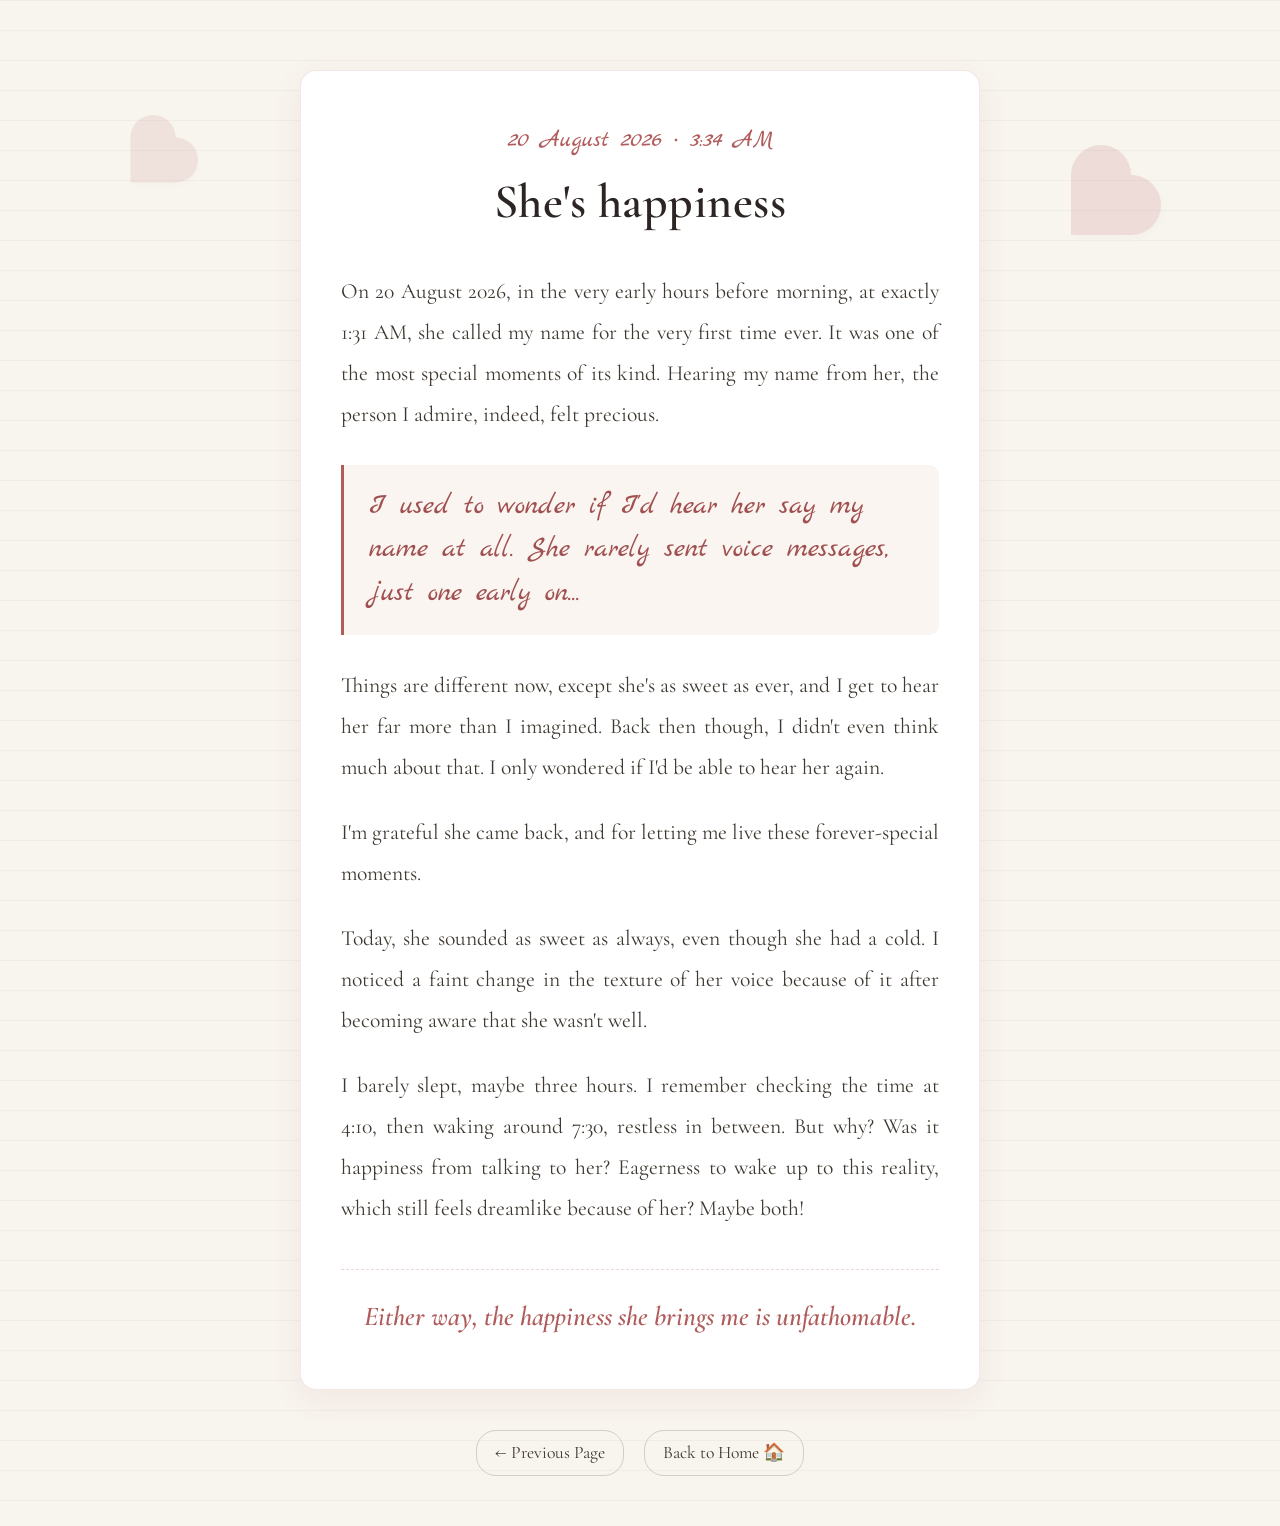
==== 20-aug-2026.html @ 52655a0b "20-aug-2026" ====
<!DOCTYPE html>
<html lang="en">
<head>
    <meta charset="UTF-8">
    <meta name="viewport" content="width=device-width, initial-scale=1.0">
    <title>She's happiness - Chapter V ♥</title>
    
    <link rel="preconnect" href="https://fonts.googleapis.com">
    <link rel="preconnect" href="https://fonts.gstatic.com" crossorigin>
    <link href="https://fonts.googleapis.com/css2?family=Cormorant+Garamond:ital,wght@0,400;0,600;1,400;1,600&family=Marck+Script&display=swap" rel="stylesheet">
    <link rel="stylesheet" href="style.css">

    <style>
        .unique-story-page {
            font-family: 'Cormorant Garamond', serif;
            background-color: #f8f4ee;
            min-height: 100vh;
            display: flex;
            flex-direction: column;
            align-items: center;
            padding: 50px 20px;
        }

        .story-card {
            background: #ffffff;
            max-width: 680px;
            width: 100%;
            padding: 50px 40px;
            border-radius: 16px;
            box-shadow: 0 10px 30px rgba(176, 92, 92, 0.08);
            border: 1px solid rgba(176, 92, 92, 0.15);
            position: relative;
            margin-top: 20px;
        }

        .story-date-badge {
            font-family: 'Marck Script', cursive;
            font-size: 1.5rem;
            color: var(--accent-red);
            text-align: center;
            margin-bottom: 5px;
        }

        .story-title {
            font-family: 'Cormorant Garamond', serif;
            font-size: 3rem;
            font-weight: 600;
            text-align: center;
            color: #2c2523;
            margin-bottom: 30px;
            letter-spacing: 0.5px;
        }

        .story-p {
            font-size: 1.35rem;
            line-height: 1.9;
            color: #3e3830;
            margin-bottom: 24px;
            text-align: justify;
        }

        .special-time-card {
            background-color: #faf5f0;
            border-left: 3px solid var(--accent-red);
            padding: 20px 25px;
            border-radius: 0 10px 10px 0;
            margin: 30px 0;
        }

        .special-time-card p {
            font-family: 'Marck Script', cursive;
            font-size: 1.8rem;
            color: #a05050;
            margin: 0;
            line-height: 1.5;
        }

        .closing-quote {
            font-family: 'Cormorant Garamond', serif;
            font-style: italic;
            font-weight: 600;
            font-size: 1.7rem;
            text-align: center;
            color: var(--accent-red);
            margin-top: 40px;
            padding-top: 25px;
            border-top: 1px dashed rgba(176, 92, 92, 0.25);
        }

        .nav-footer-links {
            display: flex;
            gap: 20px;
            justify-content: center;
            align-items: center;
            margin-top: 40px;
            flex-wrap: wrap;
        }

        .nav-btn {
            font-family: 'Cormorant Garamond', serif;
            font-size: 1.1rem;
            text-decoration: none;
            color: var(--text-dark);
            padding: 8px 18px;
            border-radius: 20px;
            border: 1px solid rgba(62, 56, 48, 0.2);
            transition: all 0.3s ease;
        }

        .nav-btn:hover {
            border-color: var(--accent-red);
            color: var(--accent-red);
            background: rgba(176, 92, 92, 0.05);
        }

        @media (max-width: 600px) {
            .story-card {
                padding: 30px 20px;
            }
            .story-title {
                font-size: 2.3rem;
            }
            .story-p {
                font-size: 1.2rem;
            }
            .special-time-card p {
                font-size: 1.5rem;
            }
        }
    </style>
</head>
<body class="unique-story-page">

    <div class="paper-heart heart-1"></div>
    <div class="paper-heart heart-3"></div>

    <article class="story-card">
        <div class="story-date-badge">20 August 2026 • 3:34 AM</div>
        <h1 class="story-title">She's happiness</h1>

        <p class="story-p">
            On 20 August 2026, in the very early hours before morning, at exactly 1:31 AM, she called my name for the very first time ever. It was one of the most special moments of its kind. Hearing my name from her, the person I admire, indeed, felt precious.
        </p>

        <div class="special-time-card">
            <p>
                I used to wonder if I'd hear her say my name at all. She rarely sent voice messages, just one early on...
            </p>
        </div>

        <p class="story-p">
            Things are different now, except she's as sweet as ever, and I get to hear her far more than I imagined. Back then though, I didn't even think much about that. I only wondered if I'd be able to hear her again.
        </p>

        <p class="story-p">
            I'm grateful she came back, and for letting me live these forever-special moments.
        </p>

        <p class="story-p">
            Today, she sounded as sweet as always, even though she had a cold. I noticed a faint change in the texture of her voice because of it after becoming aware that she wasn't well.
        </p>

        <p class="story-p">
            I barely slept, maybe three hours. I remember checking the time at 4:10, then waking around 7:30, restless in between. But why? Was it happiness from talking to her? Eagerness to wake up to this reality, which still feels dreamlike because of her? Maybe both!
        </p>

        <div class="closing-quote">
            Either way, the happiness she brings me is unfathomable.
        </div>
    </article>

    <nav class="nav-footer-links">
        <a href="a-sweet-confession.html" class="nav-btn">← Previous Page</a>
        <a href="index.html" class="nav-btn">Back to Home 🏠</a>
    </nav>

    <script>
        document.addEventListener("DOMContentLoaded", () => {
            function createPetal() {
                const petal = document.createElement("div");
                petal.innerHTML = "🌸";
                petal.style.position = "fixed";
                petal.style.top = "-20px";
                petal.style.left = Math.random() * 100 + "vw";
                petal.style.fontSize = Math.random() * 10 + 12 + "px";
                petal.style.opacity = Math.random() * 0.5 + 0.3;
                petal.style.pointerEvents = "none";
                petal.style.zIndex = "9999";
                document.body.appendChild(petal);

                setTimeout(() => { petal.remove(); }, 7000);
            }
            setInterval(createPetal, 3000);
        });
    </script>
</body>
</html>
---- style.css ----
/* Color Palette & Base Reset */
:root {
    --bg-color: #f6f2eb;      /* Soft warm cream */
    --paper-color: #fbf9f6;   /* Inside paper color */
    --text-dark: #3e3830;     /* Soft dark brown charcoal */
    --accent-red: #b05c5c;    /* Soft dusty rose */
    --tape-color: rgba(228, 212, 179, 0.45); /* Semi-transparent washi tape */
    --primary-font: 'Plus Jakarta Sans', sans-serif;
    --cursive-font: 'Caveat', cursive;
    --heading-font: 'Playfair Display', serif;
}

* {
    margin: 0;
    padding: 0;
    box-sizing: border-box;
}

body {
    background-color: var(--bg-color);
    color: var(--text-dark);
    font-family: var(--primary-font);
    /* Subtle horizontal notebook lines background */
    background-image: linear-gradient(rgba(0, 0, 0, 0.03) 1px, transparent 1px);
    background-size: 100% 30px;
    line-height: 1.6;
    overflow-x: hidden;
}

/* Journal Cover */
.journal-cover {
    display: flex;
    flex-direction: column;
    justify-content: center;
    align-items: center;
    height: 100vh;
    text-align: center;
    padding: 20px;
    position: relative;
    background-color: #efeae0;
    border-bottom: 2px dashed #dcd5c9;
}

.cursive-title {
    font-family: var(--cursive-font);
    font-size: 4rem;
    color: var(--accent-red);
    margin-bottom: 10px;
}

.subtitle {
    font-family: var(--heading-font);
    font-size: 1.2rem;
    font-style: italic;
    max-width: 500px;
}

.scroll-down {
    margin-top: 40px;
    font-size: 0.9rem;
    letter-spacing: 2px;
    text-transform: uppercase;
    opacity: 0.6;
    animation: bounce 2s infinite;
}

/* Washi Tape Effect */
.tape {
    position: absolute;
    width: 120px;
    height: 35px;
    background-color: var(--tape-color);
    box-shadow: 0 1px 3px rgba(0,0,0,0.05);
}
.top-tape {
    top: 30px;
    transform: rotate(-3deg);
}

/* Scrapbook Page Layout */
.scrapbook-page {
    max-width: 800px;
    margin: 0 auto;
    padding: 60px 20px;
}

/* Journal Entry text block */
.journal-entry {
    background: var(--paper-color);
    padding: 30px;
    border-radius: 8px;
    box-shadow: 0 4px 15px rgba(0,0,0,0.04);
    margin-bottom: 50px;
    border: 1px solid #efeae0;
    position: relative;
}

.date {
    font-family: var(--cursive-font);
    font-size: 1.4rem;
    color: var(--accent-red);
    display: block;
    margin-bottom: 10px;
}

.entry-text {
    font-size: 1.1rem;
    line-height: 1.8;
}

/* Section Headings */
.section-title {
    font-family: var(--heading-font);
    text-align: center;
    margin-bottom: 40px;
    font-size: 2rem;
    position: relative;
}

/* Polaroid Grid & Items */
.gallery-grid {
    display: grid;
    grid-template-columns: repeat(auto-fit, minmax(220px, 1fr));
    gap: 30px;
    margin-bottom: 60px;
}

.polaroid {
    background: #fff;
    padding: 15px 15px 35px 15px;
    box-shadow: 0 8px 16px rgba(0,0,0,0.08);
    border: 1px solid #eaeaea;
    transition: transform 0.4s ease, box-shadow 0.4s ease;
    cursor: pointer;
    position: relative;
}

/* Rotating polaroids to look scattered */
.rotate-left { transform: rotate(-4deg); }
.rotate-right { transform: rotate(5deg); }
.rotate-left-slight { transform: rotate(-2deg); }

.polaroid:hover {
    transform: rotate(0deg) scale(1.05);
    box-shadow: 0 12px 24px rgba(0,0,0,0.15);
    z-index: 10;
}

.photo-container {
    width: 100%;
    aspect-ratio: 1; /* Makes it a square */
    overflow: hidden;
    background: #e0e0e0;
}

.photo-container img {
    width: 100%;
    height: 100%;
    object-fit: cover;
}

.caption {
    font-family: var(--cursive-font);
    font-size: 1.5rem;
    text-align: center;
    margin-top: 15px;
    color: #555;
}

.tape-piece {
    position: absolute;
    top: -15px;
    left: 30%;
    width: 70px;
    height: 25px;
    background: rgba(228, 212, 179, 0.6);
    transform: rotate(-10deg);
}

/* Lined Paper Section */
.lined-paper {
    background: #fff;
    border-left: 20px solid #efeae0; /* Notebook edge margin */
    padding: 30px;
    box-shadow: 0 4px 15px rgba(0,0,0,0.04);
    background-image: linear-gradient(#b4d5e7 1px, transparent 1px); /* Pale blue lines */
    background-size: 100% 35px;
    margin-bottom: 60px;
}

.paper-header {
    font-family: var(--heading-font);
    margin-bottom: 25px;
    color: var(--accent-red);
}

.love-list {
    list-style: none;
    padding-left: 10px;
}

.love-list li {
    font-family: var(--cursive-font);
    font-size: 1.6rem;
    line-height: 35px; /* Aligns list items roughly with the background lines */
    margin-bottom: 0px;
}

/* Interactive Envelope Styling */
.envelope-section {
    text-align: center;
    margin-bottom: 80px;
}

.tap-hint {
    font-size: 0.9rem;
    opacity: 0.6;
    margin-bottom: 20px;
}

.envelope-wrapper {
    position: relative;
    width: 280px;
    height: 180px;
    background-color: #e5dec9;
    margin: 40px auto;
    border-radius: 4px;
    cursor: pointer;
    box-shadow: 0 8px 16px rgba(0,0,0,0.1);
    pointer-events: auto; 
    touch-action: manipulation; /* removes double-tap delay on mobile */
    -webkit-tap-highlight-color: transparent; /* Removes the tap flash on iOS */
}

.envelope {
    position: relative;
    width: 100%;
    height: 100%;
}

.envelope .flap {
    position: absolute;
    top: 0;
    left: 0;
    width: 0;
    height: 0;
    border-left: 140px solid transparent;
    border-right: 140px solid transparent;
    border-top: 90px solid #d4cca6;
    transform-origin: top;
    transition: transform 0.4s ease 0.4s, z-index 0.2s ease 0.4s;
    z-index: 3;
}

.envelope .pocket {
    position: absolute;
    bottom: 0;
    left: 0;
    width: 0;
    height: 0;
    border-left: 140px solid #e1d8b6;
    border-right: 140px solid #e1d8b6;
    border-bottom: 90px solid #dcd3b0;
    border-radius: 0 0 4px 4px;
    z-index: 2;
}

.letter {
    position: absolute;
    bottom: 5px;
    left: 10px;
    width: 260px;
    height: 160px;
    background: #fff;
    padding: 15px;
    border-radius: 4px;
    box-shadow: 0 2px 5px rgba(0,0,0,0.1);
    transition: transform 0.4s ease, z-index 0s ease 0.4s;
    z-index: 1;
    overflow: hidden;
}

.letter-content {
    font-size: 0.8rem;
    text-align: left;
}

.letter-content .cursive-title {
    font-size: 1.4rem;
    margin-bottom: 5px;
}

.letter-content p {
    font-family: var(--primary-font);
    line-height: 1.4;
    margin-bottom: 8px;
    color: #555;
}

.signature {
    font-family: var(--cursive-font) !important;
    font-size: 1.2rem !important;
    text-align: right;
    color: var(--accent-red) !important;
}

/* Opened Envelope State */
.envelope-wrapper.open .flap {
    transform: rotateX(180deg);
    z-index: 1;
    transition: transform 0.4s ease, z-index 0.2s ease;
}

.envelope-wrapper.open .letter {
    transform: translateY(-120px); /* Lift it slightly higher so it clears the pocket */
    z-index: 4;
    height: auto; 
    max-height: 400px; /* Gives it a limit but allows scrolling if text is long */
    overflow-y: auto;  /* Lets Malaika scroll the letter text on her phone if needed */
    min-height: 220px;
    box-shadow: 0 10px 20px rgba(0,0,0,0.15);
    transition: transform 0.4s ease 0.4s, z-index 0s ease 0.4s;
}

/* Footer styling */
.journal-footer {
    text-align: center;
    padding: 40px;
    background-color: #efeae0;
    border-top: 1px dashed #dcd5c9;
}

.cursive-text {
    font-family: var(--cursive-font);
    font-size: 1.4rem;
    color: #777;
}

/* Simple Animations */
@keyframes bounce {
    0%, 20%, 50%, 80%, 100% { transform: translateY(0); }
    40% { transform: translateY(-8px); }
    60% { transform: translateY(-4px); }
}

@media (max-width: 600px) {
    .cursive-title { font-size: 3rem; }
    .lined-paper { padding: 15px; border-left: 10px solid #efeae0; }
    .love-list li { font-size: 1.3rem; }
}

.custom-heart {
    color: var(--accent-red); /* Automatically uses your exact dusty rose color! */
    font-size: 1.2rem;
    display: inline-block;
    vertical-align: middle;
}

/* --- Scattered & Floating Paper Heart Design --- */

/* Base setup for the flat-cut paper heart shape */
.paper-heart {
    position: absolute;
    width: 50px;
    height: 50px;
    background-color: var(--accent-red);
    transform: rotate(-45deg);
    filter: drop-shadow(2px 4px 3px rgba(0, 0, 0, 0.1));
    pointer-events: none;
    z-index: 1;
    /* Base animation setup */
    animation-iteration-count: infinite;
    animation-timing-function: ease-in-out;
}

/* Creating the rounded lobes of the heart */
.paper-heart::before,
.paper-heart::after {
    content: "";
    position: absolute;
    width: 50px;
    height: 50px;
    background-color: var(--accent-red);
    border-radius: 50%;
}

.paper-heart::before { top: -25px; left: 0; }
.paper-heart::after { left: 25px; top: 0; }

/* --- Individual Heart Positions, Sizes, and Specific Animations --- */

/* Top Left - Slow, gentle sway */
.heart-1 {
    top: 15%;
    left: 10%;
    opacity: 0.12;
    transform: scale(0.9);
    animation: float-sway-left 7s infinite ease-in-out;
}

/* Mid Left - Faster, bouncy float */
.heart-2 {
    top: 55%;
    left: 18%;
    opacity: 0.08;
    transform: scale(0.6);
    animation: float-up-down 5s infinite ease-in-out;
}

/* Top Right - Large, slow drifting */
.heart-3 {
    top: 20%;
    right: 12%;
    opacity: 0.15;
    transform: scale(1.2);
    animation: float-sway-right 9s infinite ease-in-out;
}

/* Mid Right - Relaxed float */
.heart-4 {
    bottom: 35%;
    right: 8%;
    opacity: 0.1;
    transform: scale(0.8);
    animation: float-up-down 6.5s infinite ease-in-out;
}

/* Bottom Center-Left - Tiny subtle accent */
.heart-5 {
    bottom: 18%;
    left: 40%;
    opacity: 0.07;
    transform: scale(0.5);
    animation: float-sway-left 8s infinite ease-in-out;
}

/* --- Floating Animation Keyframes --- */

/* 1. Gentle Up and Down drifting */
@keyframes float-up-down {
    0%, 100% { transform: translateY(0) rotate(-45deg); }
    50% { transform: translateY(-15px) rotate(-42deg); }
}

/* 2. Left side swaying & rotating slightly */
@keyframes float-sway-left {
    0%, 100% { transform: translate(0, 0) rotate(-35deg); }
    50% { transform: translate(-10px, -20px) rotate(-40deg); }
}

/* 3. Right side swaying & rotating slightly */
@keyframes float-sway-right {
    0%, 100% { transform: translate(0, 0) rotate(-55deg); }
    50% { transform: translate(10px, -15px) rotate(-50deg); }
}

/* Keep header elements perfectly layered on top */
.cursive-title, .subtitle, .scroll-down {
    position: relative;
    z-index: 2;
}

/* ==========================================================================
   ARTICLE PAGE SPECIFIC STYLES ("Taareefein thodi khul ke..")
   ========================================================================== */

.article-page {
    background-color: var(--bg-color);
    display: flex;
    flex-direction: column;
    align-items: center;
    position: relative;
    width: 100%;
}

/* Repositioning the hearts specifically for the article page so they don't get buried */
.article-page .heart-1 {
    top: 80px;
    left: 8%;
}

.article-page .heart-3 {
    top: 140px;
    right: 8%;
}

.article-header {
    text-align: center;
    padding: 90px 20px 30px 20px;
    max-width: 800px;
    z-index: 2;
}

.main-heading {
    font-family: var(--heading-font);
    font-size: 3.2rem;
    color: var(--accent-red);
    font-weight: 700;
    margin-bottom: 12px;
}

.article-subtitle {
    font-family: var(--primary-font);
    font-size: 1.1rem;
    font-style: italic;
    opacity: 0.75;
    color: var(--text-dark);
}

.header-divider {
    width: 80px;
    height: 1.5px;
    background-color: var(--accent-red);
    margin: 25px auto 0 auto;
    opacity: 0.4;
}

.article-wrapper {
    max-width: 660px; /* Slightly compact for maximum readability focus */
    padding: 0 25px;
    margin-bottom: 60px;
    z-index: 2;
}

/* Elegant Editorial Paragraphs */
.paragraph.editorial {
    font-family: var(--primary-font);
    font-size: 1.15rem;
    line-height: 1.95;
    color: var(--text-dark);
    margin-bottom: 32px;
    text-align: justify;
}

/* Dropcap for the opening letter */
.dropcap::first-letter {
    font-family: var(--heading-font);
    font-size: 4rem;
    float: left;
    margin-right: 12px;
    line-height: 0.85;
    color: var(--accent-red);
    font-weight: 800;
    margin-top: 4px;
}

/* Dynamic Callout Styling for Key Phrases */
.highlight-phrase {
    font-family: var(--heading-font);
    font-style: italic;
    font-size: 1.65rem;
    color: var(--accent-red);
    text-align: center;
    margin: 45px auto;
    max-width: 90%;
    line-height: 1.45;
    border-top: 1px dashed rgba(176, 92, 92, 0.25);
    border-bottom: 1px dashed rgba(176, 92, 92, 0.25);
    padding: 24px 10px;
}

/* Handwritten Scrapbook Breakdown Paragraphs */
.handwritten-block {
    font-family: var(--cursive-font);
    font-size: 1.9rem;
    line-height: 1.4;
    color: #4b453d;
    background-color: rgba(251, 249, 246, 0.65);
    padding: 25px 30px;
    border-left: 3px solid var(--accent-red);
    margin: 35px 0;
    border-radius: 0 12px 12px 0;
    box-shadow: 2px 4px 10px rgba(0, 0, 0, 0.02);
}

/* Section Break for Looks Breakdown */
.looks-section-break {
    text-align: center;
    margin: 60px 0 40px 0;
}

.small-tag {
    font-family: var(--primary-font);
    font-size: 0.75rem;
    text-transform: uppercase;
    letter-spacing: 2px;
    opacity: 0.5;
    display: block;
    margin-bottom: 10px;
}

.sub-heading {
    font-family: var(--heading-font);
    font-size: 2rem;
    color: var(--accent-red);
    margin-bottom: 8px;
}

.sigh-text {
    font-family: var(--cursive-font);
    font-size: 1.7rem;
    color: #61584c;
}

/* The Final Question Styling */
.final-question {
    font-family: var(--cursive-font);
    font-size: 2.2rem;
    text-align: center;
    color: var(--accent-red);
    margin-top: 50px;
    font-weight: 600;
    animation: pulse-light 3s infinite ease-in-out;
}

/* Back Button Style */
.article-footer {
    padding-bottom: 80px;
    z-index: 2;
}

.back-home-btn {
    font-family: var(--primary-font);
    text-decoration: none;
    color: var(--text-dark);
    font-size: 0.9rem;
    letter-spacing: 1px;
    opacity: 0.5;
    transition: opacity 0.3s ease, color 0.3s ease;
}

.back-home-btn:hover {
    opacity: 1;
    color: var(--accent-red);
}

/* Responsive fixes */
@media (max-width: 600px) {
    .main-heading { font-size: 2.4rem; }
    .sub-heading { font-size: 1.6rem; }
    .paragraph.editorial { text-align: left; font-size: 1.1rem; }
    .highlight-phrase { font-size: 1.35rem; }
    .handwritten-block { font-size: 1.6rem; padding: 20px; }
}

.article-page .heart-1 {
        left: 13%;
    }
    .article-page .heart-3 {
        right: 13%;
    }

@keyframes pulse-light {
    0%, 100% { opacity: 0.9; transform: scale(1); }
    50% { opacity: 1; transform: scale(1.02); }
}

/* Styling for the new article link button in the footer */
.journal-footer {
    display: flex;
    flex-direction: column;
    align-items: center;
    gap: 15px; /* Adds space between the text and the button */
}

.read-more-btn {
    display: inline-block;
    font-family: var(--primary-font);
    font-size: 0.95rem;
    color: #fff;
    background-color: var(--accent-red);
    text-decoration: none;
    padding: 10px 22px;
    border-radius: 20px;
    box-shadow: 0 4px 10px rgba(176, 92, 92, 0.2);
    transition: transform 0.3s ease, box-shadow 0.3s ease, background-color 0.3s ease;
}

.read-more-btn:hover {
    transform: translateY(-2px);
    box-shadow: 0 6px 15px rgba(176, 92, 92, 0.35);
    background-color: #a05050; /* Slightly deeper rose on hover */
}

.read-more-btn:active {
    transform: translateY(0);
}

.footer-nav-stacked {
  display: flex;
  flex-direction: column;
  align-items: center;
  gap: 16px; /* Buttons ke beech proper distance */
  margin-top: 30px;
  width: 100%;
}

.footer-nav-stacked a {
  display: inline-block;
  text-align: center;
  width: auto;
  min-width: 220px; /* Uniform button width */
}
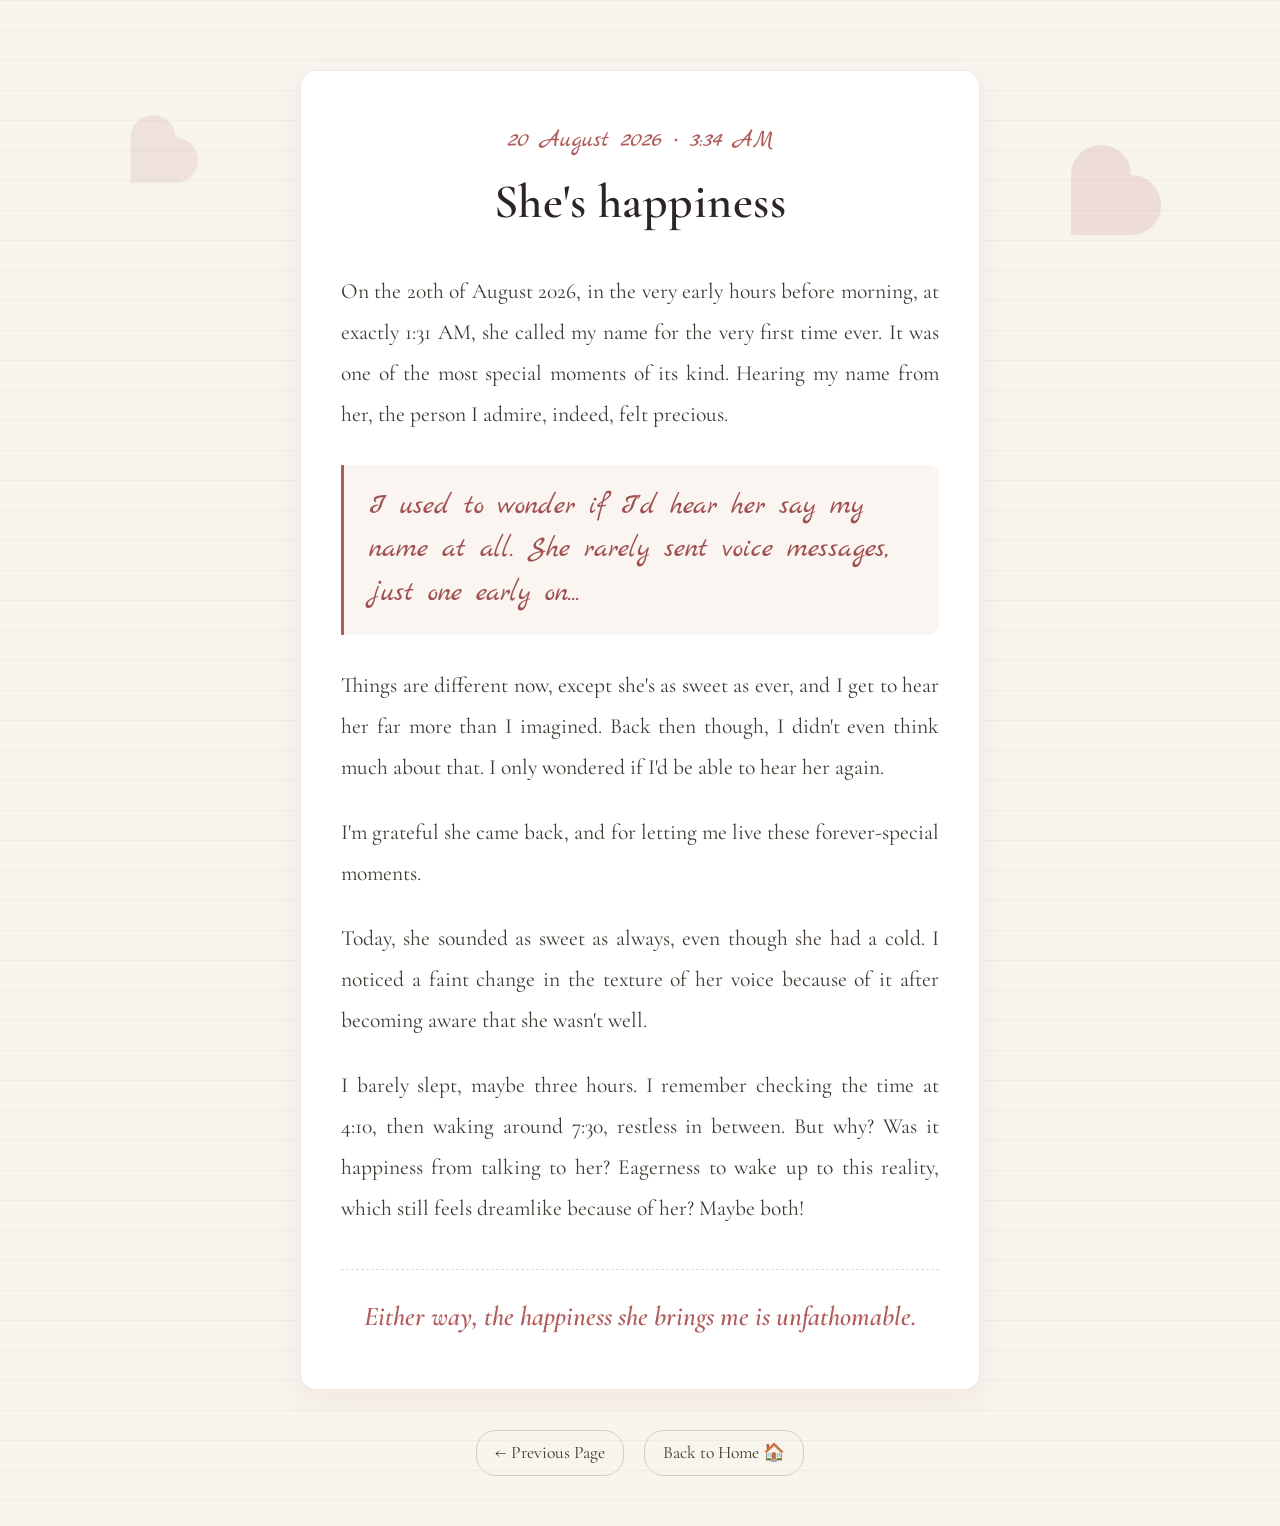
==== commit 24a188ba: "20-aug-2026 edited" ====
--- a/20-aug-2026.html
+++ b/20-aug-2026.html
@@ -139,7 +139,7 @@
         <h1 class="story-title">She's happiness</h1>
 
         <p class="story-p">
-            On 20 August 2026, in the very early hours before morning, at exactly 1:31 AM, she called my name for the very first time ever. It was one of the most special moments of its kind. Hearing my name from her, the person I admire, indeed, felt precious.
+            On the 20th of August 2026, in the very early hours before morning, at exactly 1:31 AM, she called my name for the very first time ever. It was one of the most special moments of its kind. Hearing my name from her, the person I admire, indeed, felt precious.
         </p>
 
         <div class="special-time-card">
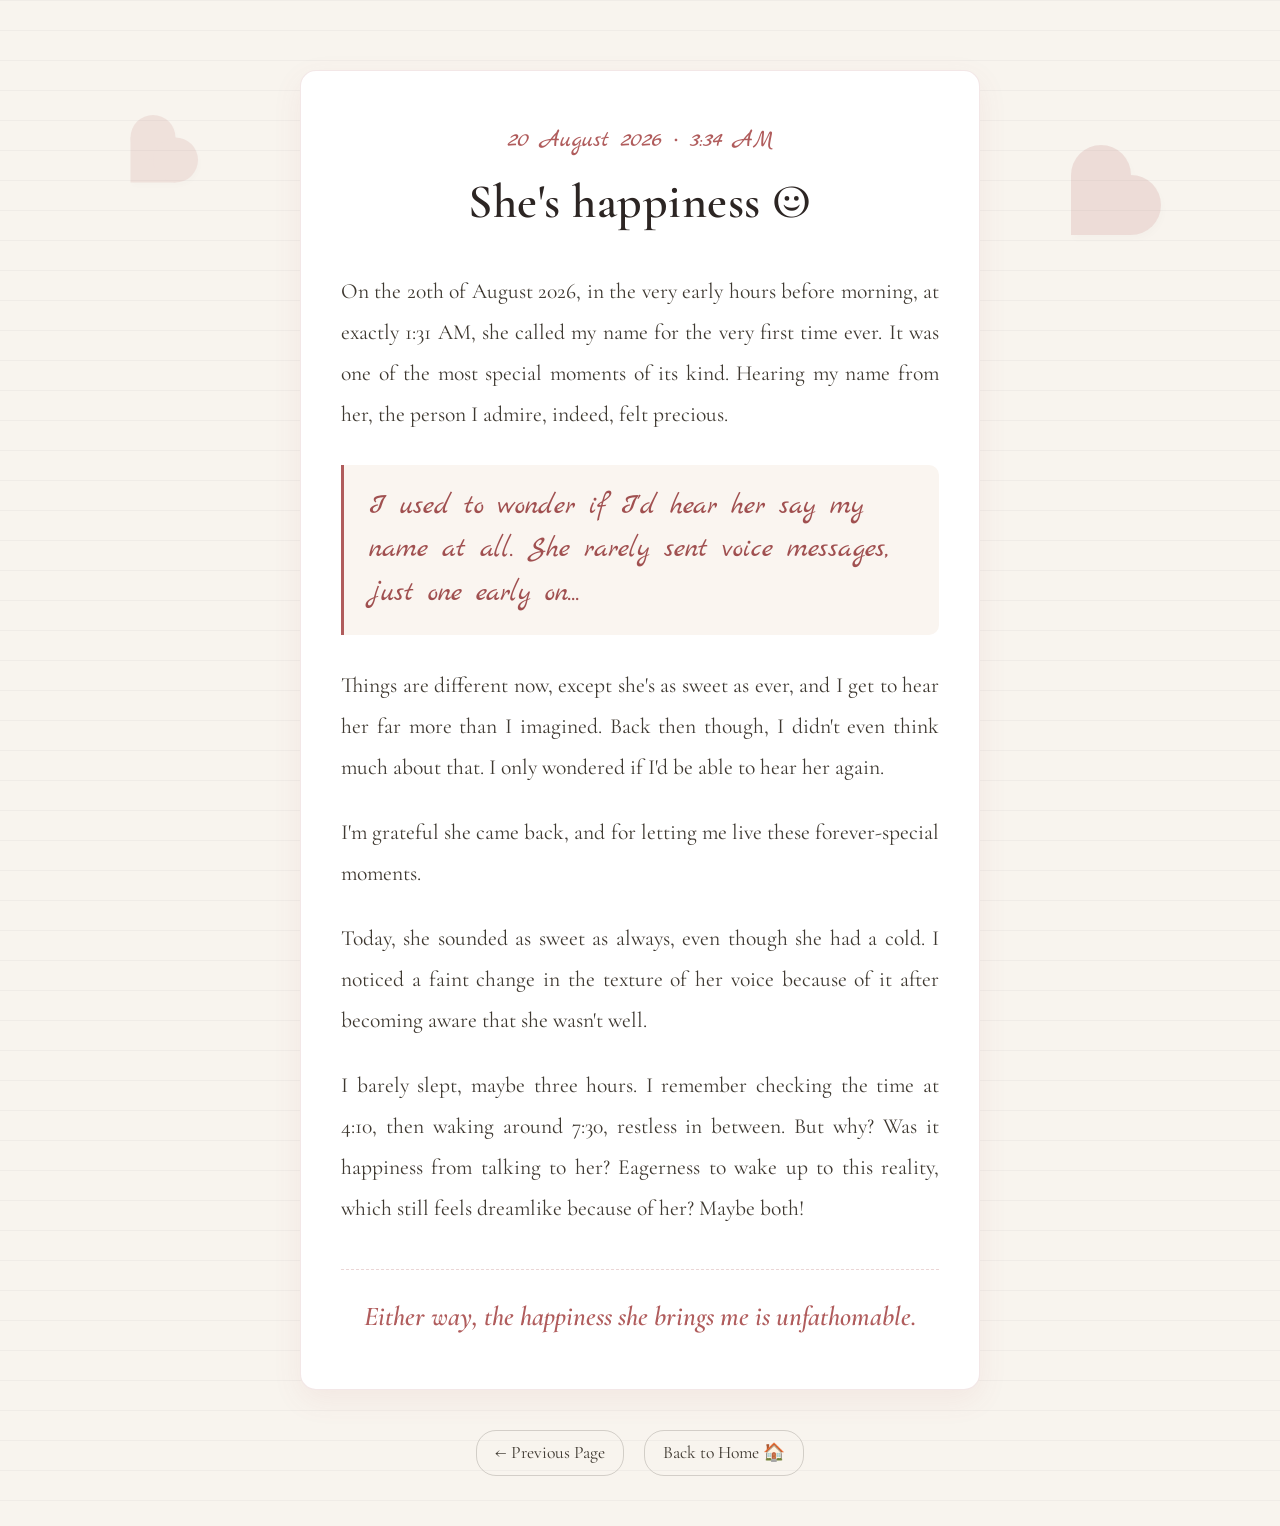
==== commit e6c0cd7c: "smiley added" ====
--- a/20-aug-2026.html
+++ b/20-aug-2026.html
@@ -136,7 +136,7 @@
 
     <article class="story-card">
         <div class="story-date-badge">20 August 2026 • 3:34 AM</div>
-        <h1 class="story-title">She's happiness</h1>
+        <h1 class="story-title">She's happiness ☺</h1>
 
         <p class="story-p">
             On the 20th of August 2026, in the very early hours before morning, at exactly 1:31 AM, she called my name for the very first time ever. It was one of the most special moments of its kind. Hearing my name from her, the person I admire, indeed, felt precious.
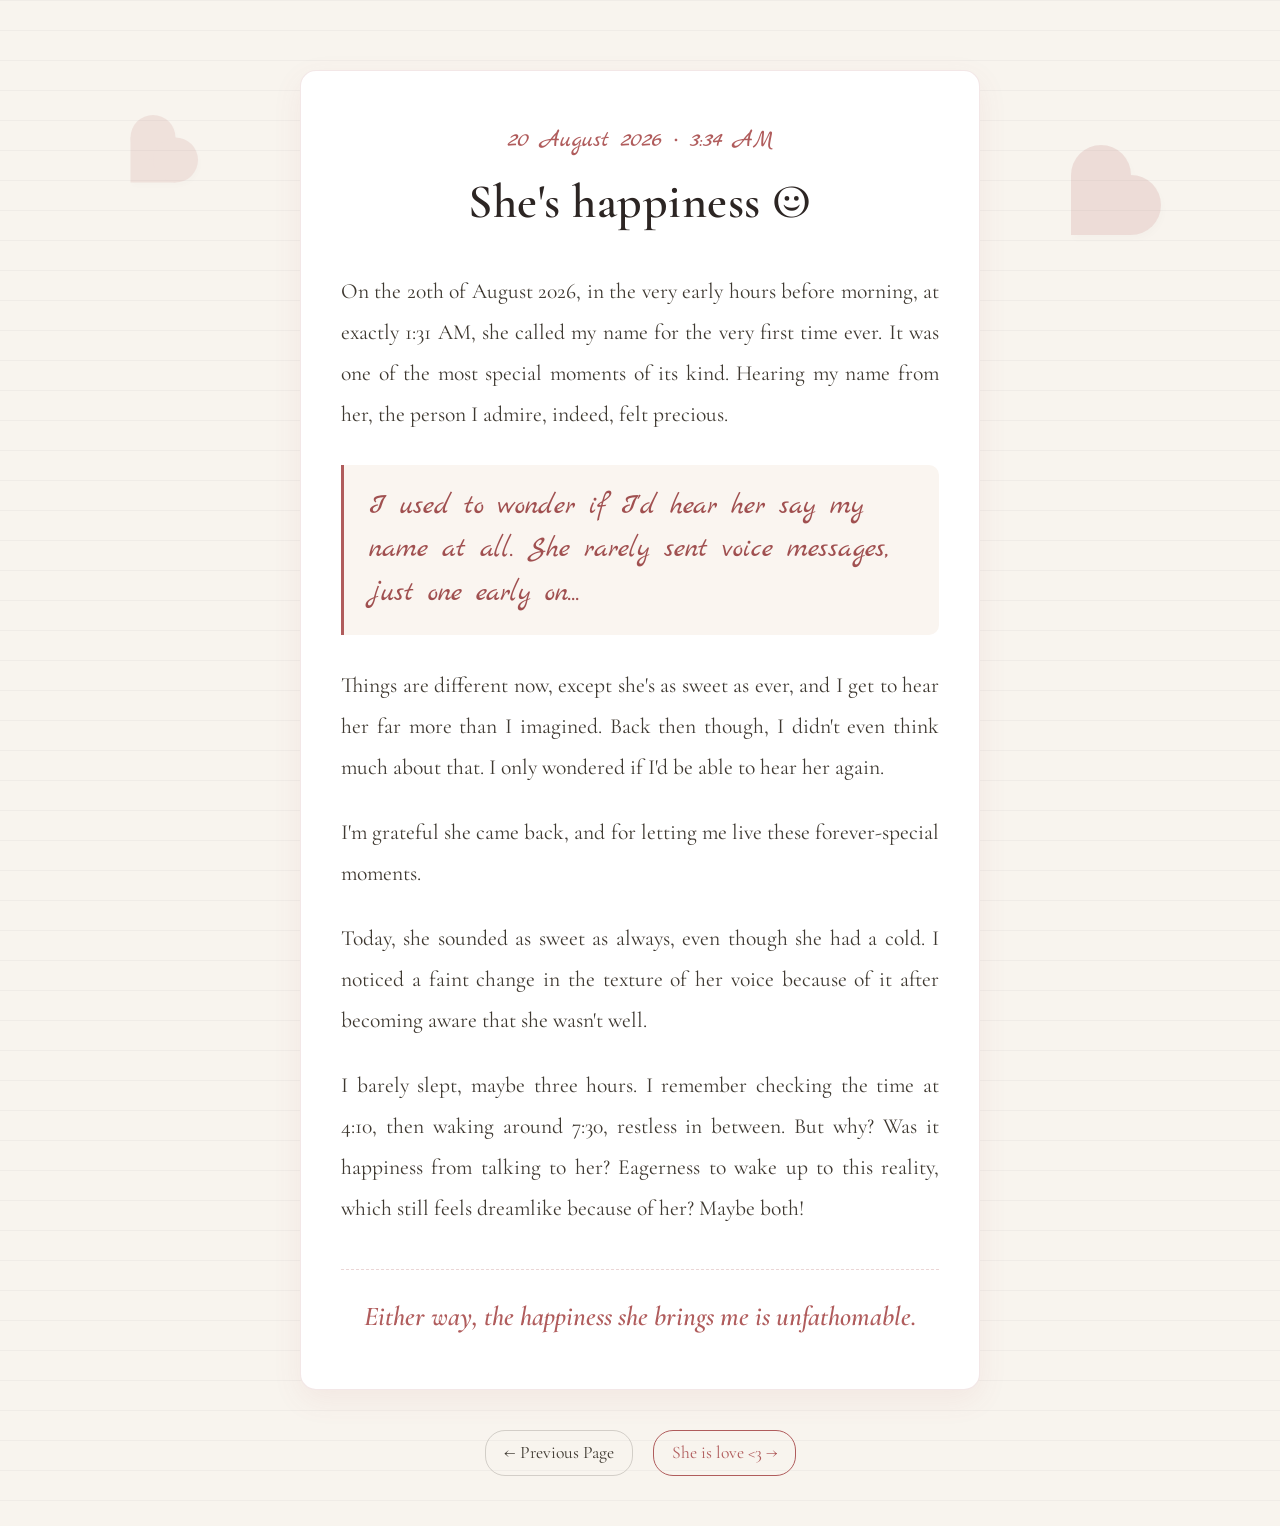
==== commit d0ad6beb: "love 21 August" ====
--- a/20-aug-2026.html
+++ b/20-aug-2026.html
@@ -170,9 +170,9 @@
     </article>
 
     <nav class="nav-footer-links">
-        <a href="a-sweet-confession.html" class="nav-btn">← Previous Page</a>
-        <a href="index.html" class="nav-btn">Back to Home 🏠</a>
-    </nav>
+  <a href="a-sweet-confession.html" class="nav-btn">← Previous Page</a>
+  <a href="sheislove.html" class="nav-btn" style="border-color: var(--accent-red); color: var(--accent-red);">She is love <3 →</a>
+</nav>
 
     <script>
         document.addEventListener("DOMContentLoaded", () => {
